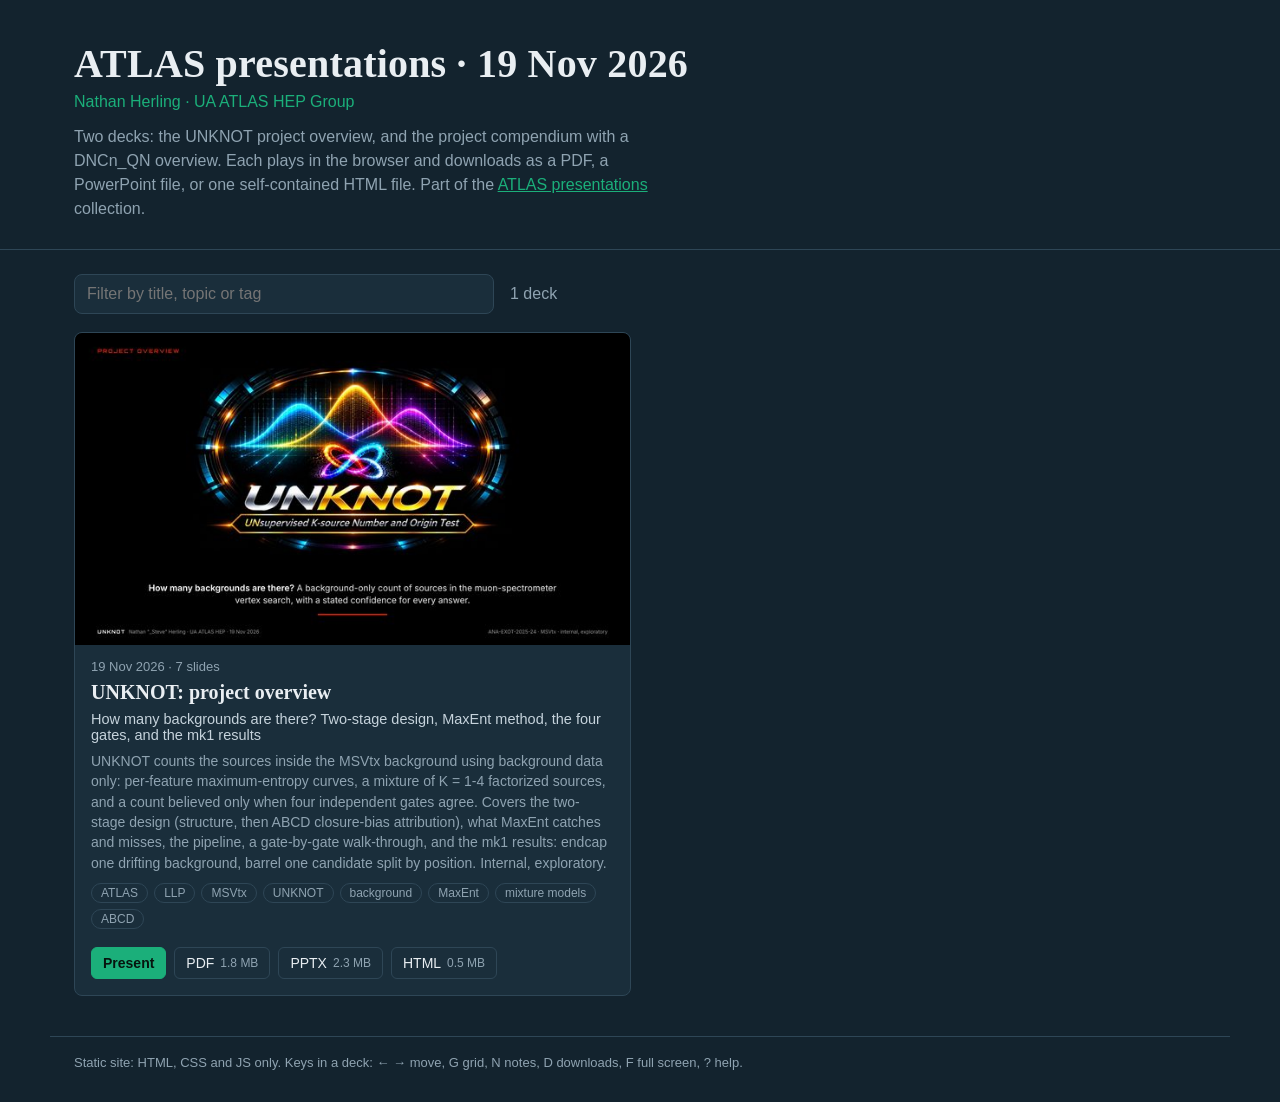
==== index.html @ f449de30 "commit 1" ====
<!DOCTYPE html>
<html lang="en">
<head>
<meta charset="utf-8">
<meta name="viewport" content="width=device-width, initial-scale=1">
<title>ATLAS presentations · 19 Nov 2026 · Nathan Herling</title>
<meta name="description" content="Talks and group-meeting decks: view in the browser or download as PDF, PPTX or a single HTML file.">
<link rel="icon" href="assets/icon/icon.svg" type="image/svg+xml">
<link rel="icon" href="assets/icon/favicon-32.png" sizes="32x32" type="image/png">
<link rel="stylesheet" href="assets/site.css">
</head>
<body>
<header class="top">
  <div class="wrap">
    <h1>ATLAS presentations · 19 Nov 2026</h1>
    <p class="who">Nathan Herling · UA ATLAS HEP Group</p>
    <p class="lede">Two decks: the UNKNOT project overview, and the project compendium with a DNCn_QN overview. Each plays in the browser and downloads as a PDF, a PowerPoint file, or one self-contained HTML file. Part of the <a href="https://n-herling-mk1.github.io/ATLAS_presentations_/">ATLAS presentations</a> collection.</p>
  </div>
</header>

<main class="wrap">
  <div class="tools">
    <input id="q" type="search" placeholder="Filter by title, topic or tag" aria-label="Filter presentations" autocomplete="off">
    <span id="tally" class="muted"></span>
  </div>
  <ol id="list" class="cards"></ol>
  <p id="empty" class="muted" hidden>No presentations match that filter.</p>
</main>

<footer class="wrap foot muted">
  <span>Static site: HTML, CSS and JS only. Keys in a deck: ← → move, G grid, N notes, D downloads, F full screen, ? help.</span>
</footer>

<script src="catalog.js"></script>
<script src="assets/site.js"></script>
</body>
</html>
---- assets/site.css ----
:root {
  --bg: #13232e; --panel: #1a2e3b; --line: #2e4656; --ink: #e9eef2; --muted: #8fa3b1; --accent: #1baf7a;
  --radius: 8px;
}
* { box-sizing: border-box; }
html, body { margin: 0; background: var(--bg); color: var(--ink); font-family: Calibri, "Segoe UI", Arial, sans-serif; }
a { color: var(--accent); }
.wrap { max-width: 1180px; margin: 0 auto; padding: 0 24px; }
.muted { color: var(--muted); }

.top { border-bottom: 1px solid var(--line); padding: 40px 0 28px; }
.top h1 { margin: 0; font-family: Georgia, "Lora", serif; font-size: 40px; letter-spacing: .2px; }
.top .who { margin: 6px 0 0; color: var(--accent); font-size: 16px; }
.top .lede { margin: 14px 0 0; max-width: 68ch; color: var(--muted); line-height: 1.5; }

.tools { display: flex; align-items: center; gap: 16px; margin: 24px 0 18px; }
#q { flex: 1; max-width: 420px; background: var(--panel); color: var(--ink); border: 1px solid var(--line);
  border-radius: var(--radius); padding: 10px 12px; font: inherit; }
#q:focus { outline: none; border-color: var(--accent); }

.cards { list-style: none; margin: 0; padding: 0; display: grid; gap: 18px;
  grid-template-columns: repeat(auto-fill, minmax(min(100%, 400px), 1fr)); }
.card { background: var(--panel); border: 1px solid var(--line); border-radius: var(--radius); overflow: hidden;
  display: flex; flex-direction: column; }
.card:hover { border-color: #3f6175; }
.card .thumb { display: block; aspect-ratio: 16 / 9; background: #0d1820; }
.card .thumb img { display: block; width: 100%; height: 100%; object-fit: cover; }
.card .thumb.blank { display: flex; align-items: center; justify-content: center; padding: 18px; text-align: center;
  font-family: Georgia, "Lora", serif; font-size: 20px; color: var(--muted); text-decoration: none; }
.card .meta .repo { color: var(--accent); text-decoration: none; }
.card .meta .repo:hover { text-decoration: underline; }
.card .body { padding: 14px 16px 16px; display: flex; flex-direction: column; gap: 6px; flex: 1; }
.card .meta { font-size: 13px; color: var(--muted); font-variant-numeric: tabular-nums; }
.card h2 { margin: 0; font-family: Georgia, "Lora", serif; font-size: 20px; line-height: 1.25; }
.card h2 a { color: var(--ink); text-decoration: none; }
.card h2 a:hover { color: var(--accent); }
.card .sub { margin: 0; color: #c6d3dc; font-size: 14.5px; }
.card .desc { margin: 2px 0 0; color: var(--muted); font-size: 14px; line-height: 1.45; }
.tags { display: flex; flex-wrap: wrap; gap: 6px; margin-top: 4px; }
.tag { font-size: 12px; border: 1px solid var(--line); border-radius: 999px; padding: 2px 9px; color: var(--muted); }
.actions { display: flex; flex-wrap: wrap; gap: 8px; margin-top: auto; padding-top: 12px; }
.btn { display: inline-flex; align-items: center; gap: 6px; border: 1px solid var(--line); border-radius: 6px;
  padding: 7px 11px; font-size: 14px; color: var(--ink); text-decoration: none; background: transparent; }
.btn:hover, .btn:focus-visible { border-color: var(--accent); color: var(--accent); outline: none; }
.btn.primary { background: var(--accent); border-color: var(--accent); color: #07140e; font-weight: 600; }
.btn.primary:hover, .btn.primary:focus-visible { background: #22c78c; color: #07140e; }
.btn small { color: var(--muted); font-size: 12px; }
.btn.primary small { color: #0b3a28; }

.foot { border-top: 1px solid var(--line); margin-top: 40px; padding: 18px 24px 32px; font-size: 13px; }
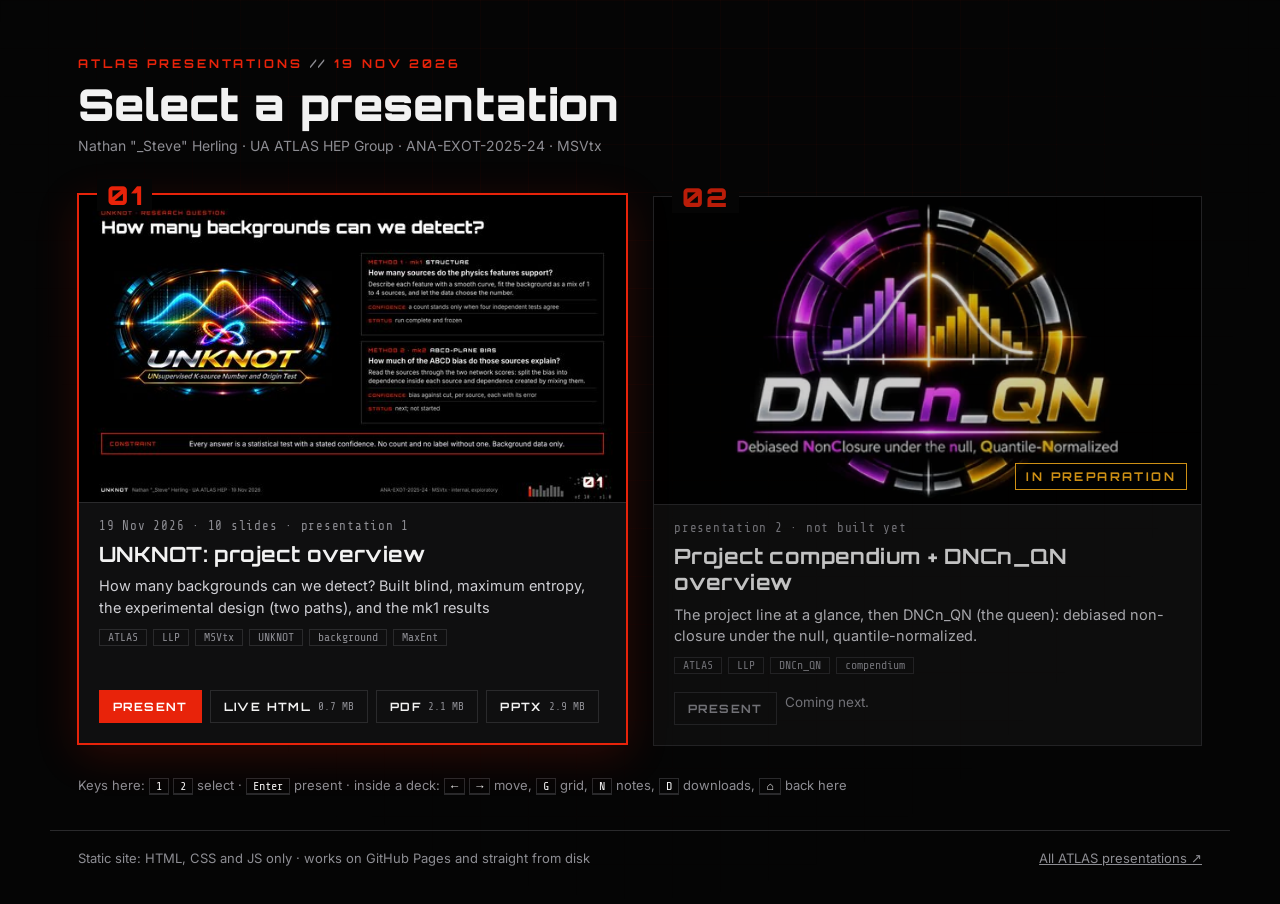
==== commit a6a8b0b4: "push 1" ====
--- a/index.html
+++ b/index.html
@@ -4,34 +4,31 @@
 <meta charset="utf-8">
 <meta name="viewport" content="width=device-width, initial-scale=1">
 <title>ATLAS presentations · 19 Nov 2026 · Nathan Herling</title>
-<meta name="description" content="Talks and group-meeting decks: view in the browser or download as PDF, PPTX or a single HTML file.">
+<meta name="description" content="Two ATLAS group-meeting decks: the UNKNOT project overview, and the project compendium with a DNCn_QN overview. Present in the browser or download as PDF, PPTX or one self-contained HTML file.">
 <link rel="icon" href="assets/icon/icon.svg" type="image/svg+xml">
 <link rel="icon" href="assets/icon/favicon-32.png" sizes="32x32" type="image/png">
-<link rel="stylesheet" href="assets/site.css">
+<link rel="stylesheet" href="assets/splash.css">
 </head>
 <body>
+<div class="grid-bg" aria-hidden="true"></div>
+
 <header class="top">
-  <div class="wrap">
-    <h1>ATLAS presentations · 19 Nov 2026</h1>
-    <p class="who">Nathan Herling · UA ATLAS HEP Group</p>
-    <p class="lede">Two decks: the UNKNOT project overview, and the project compendium with a DNCn_QN overview. Each plays in the browser and downloads as a PDF, a PowerPoint file, or one self-contained HTML file. Part of the <a href="https://n-herling-mk1.github.io/ATLAS_presentations_/">ATLAS presentations</a> collection.</p>
-  </div>
+  <p class="kicker">ATLAS PRESENTATIONS <span>//</span> 19 NOV 2026</p>
+  <h1>Select a presentation</h1>
+  <p class="who">Nathan "_Steve" Herling · UA ATLAS HEP Group · ANA-EXOT-2025-24 · MSVtx</p>
 </header>
 
-<main class="wrap">
-  <div class="tools">
-    <input id="q" type="search" placeholder="Filter by title, topic or tag" aria-label="Filter presentations" autocomplete="off">
-    <span id="tally" class="muted"></span>
-  </div>
-  <ol id="list" class="cards"></ol>
-  <p id="empty" class="muted" hidden>No presentations match that filter.</p>
-</main>
+<main class="decks" id="decks" aria-label="Presentations"></main>
 
-<footer class="wrap foot muted">
-  <span>Static site: HTML, CSS and JS only. Keys in a deck: ← → move, G grid, N notes, D downloads, F full screen, ? help.</span>
+<p class="keys">Keys here: <kbd>1</kbd> <kbd>2</kbd> select · <kbd>Enter</kbd> present · inside a deck: <kbd>←</kbd> <kbd>→</kbd> move, <kbd>G</kbd> grid, <kbd>N</kbd> notes, <kbd>D</kbd> downloads, <kbd>⌂</kbd> back here</p>
+
+<footer class="foot">
+  <span>Static site: HTML, CSS and JS only · works on GitHub Pages and straight from disk</span>
+  <a href="https://n-herling-mk1.github.io/ATLAS_presentations_/">All ATLAS presentations ↗</a>
 </footer>
 
+<noscript><p class="noscript">This page needs JavaScript to list the decks. They live in <code>decks/</code>.</p></noscript>
 <script src="catalog.js"></script>
-<script src="assets/site.js"></script>
+<script src="assets/splash.js"></script>
 </body>
 </html>
--- a/assets/splash.css
+++ b/assets/splash.css
@@ -0,0 +1,54 @@
+/* Splash page: TRON Ares minimum, dark. Fonts are local (assets/fonts), so the page works offline. */
+@font-face{font-family:Orbitron;font-weight:700;src:url(fonts/orbitron-latin-700-normal.woff2) format("woff2")}
+@font-face{font-family:Orbitron;font-weight:900;src:url(fonts/orbitron-latin-900-normal.woff2) format("woff2")}
+@font-face{font-family:Inter;font-weight:400;src:url(fonts/inter-latin-400-normal.woff2) format("woff2")}
+@font-face{font-family:Inter;font-weight:600;src:url(fonts/inter-latin-600-normal.woff2) format("woff2")}
+@font-face{font-family:"Share Tech Mono";font-weight:400;src:url(fonts/share-tech-mono-latin-400-normal.woff2) format("woff2")}
+
+:root{--bg:#050505;--panel:#0f0f10;--line:#2a2a2c;--ink:#f2f2f2;--mute:#8d8d93;--accent:#e8230a;--amber:#ffb31a}
+*{box-sizing:border-box}
+html,body{margin:0;background:var(--bg);color:var(--ink);font:15px/1.5 Inter,system-ui,sans-serif;min-height:100%}
+a{color:inherit}
+.grid-bg{position:fixed;inset:0;pointer-events:none;opacity:.35;
+  background-image:linear-gradient(rgba(232,35,10,.10) 1px,transparent 1px),linear-gradient(90deg,rgba(232,35,10,.10) 1px,transparent 1px);
+  background-size:48px 48px;mask-image:radial-gradient(ellipse at 50% 0%,#000 30%,transparent 75%)}
+
+.top{position:relative;max-width:1180px;margin:0 auto;padding:56px 28px 10px}
+.kicker{margin:0;font:700 12px Orbitron,sans-serif;letter-spacing:.24em;color:var(--accent)}
+.kicker span{color:var(--mute)}
+.top h1{margin:10px 0 6px;font:900 44px/1.1 Orbitron,sans-serif;letter-spacing:.01em}
+.who{margin:0;color:var(--mute);font-size:14px}
+
+.decks{position:relative;max-width:1180px;margin:30px auto 0;padding:0 28px;display:grid;grid-template-columns:repeat(auto-fit,minmax(min(100%,520px),1fr));gap:26px}
+.deck{position:relative;background:var(--panel);border:1.5px solid var(--line);display:flex;flex-direction:column;outline:none;transition:border-color .15s,transform .15s}
+.deck:hover,.deck.sel{border-color:var(--accent)}
+.deck.sel{transform:translateY(-2px);box-shadow:0 0 0 1px var(--accent),0 10px 40px rgba(232,35,10,.18)}
+.deck .num{position:absolute;top:-16px;left:18px;z-index:2;background:var(--bg);padding:0 10px;font:900 26px Orbitron,sans-serif;color:var(--accent);letter-spacing:.06em}
+.deck .shot{display:block;aspect-ratio:16/9;background:#000;overflow:hidden;position:relative;border-bottom:1.5px solid var(--line)}
+.deck .shot img{width:100%;height:100%;object-fit:cover;display:block}
+.deck .shot .stamp{position:absolute;inset:auto 14px 14px auto;font:700 12px Orbitron,sans-serif;letter-spacing:.2em;color:var(--amber);border:1.5px solid var(--amber);padding:5px 10px;background:rgba(0,0,0,.7)}
+.deck .body{padding:16px 20px 20px;display:flex;flex-direction:column;gap:8px;flex:1}
+.deck .meta{font:12.5px "Share Tech Mono",monospace;letter-spacing:.06em;color:var(--mute)}
+.deck h2{margin:0;font:700 21px/1.25 Orbitron,sans-serif;letter-spacing:.02em}
+.deck h2 a{text-decoration:none}
+.deck h2 a:hover{color:var(--accent)}
+.deck .sub{margin:0;color:#cfcfd4;font-size:14.5px}
+.deck .tags{display:flex;flex-wrap:wrap;gap:6px;margin-top:2px}
+.deck .tag{font:11.5px "Share Tech Mono",monospace;border:1px solid var(--line);color:var(--mute);padding:1px 8px}
+.deck .actions{display:flex;flex-wrap:wrap;gap:8px;margin-top:auto;padding-top:10px}
+.btn{display:inline-flex;align-items:center;gap:7px;border:1.5px solid var(--line);padding:8px 13px;font:700 11.5px Orbitron,sans-serif;letter-spacing:.12em;text-decoration:none;color:var(--ink);background:transparent}
+.btn small{font:11px "Share Tech Mono",monospace;letter-spacing:0;color:var(--mute)}
+.btn:hover,.btn:focus-visible{border-color:var(--accent);color:var(--accent);outline:none}
+.btn.primary{background:var(--accent);border-color:var(--accent);color:#fff}
+.btn.primary:hover,.btn.primary:focus-visible{background:#ff3a1f;color:#fff}
+.deck.planned{opacity:.8}
+.deck.planned .btn{pointer-events:none;color:var(--mute)}
+.deck .note{margin:0;font-size:13.5px;color:var(--mute)}
+
+.keys{max-width:1180px;margin:30px auto 0;padding:0 28px;color:var(--mute);font-size:13px}
+kbd{font:12px "Share Tech Mono",monospace;border:1px solid var(--line);border-bottom-width:2px;padding:0 6px;color:var(--ink)}
+.foot{max-width:1180px;margin:34px auto 0;padding:18px 28px 36px;border-top:1px solid var(--line);display:flex;justify-content:space-between;gap:16px;flex-wrap:wrap;color:var(--mute);font-size:13px}
+.foot a{color:var(--mute)}
+.foot a:hover{color:var(--accent)}
+.noscript{max-width:1180px;margin:20px auto;padding:0 28px;color:var(--amber)}
+@media (max-width:640px){.top h1{font-size:32px}.deck h2{font-size:18px}}
